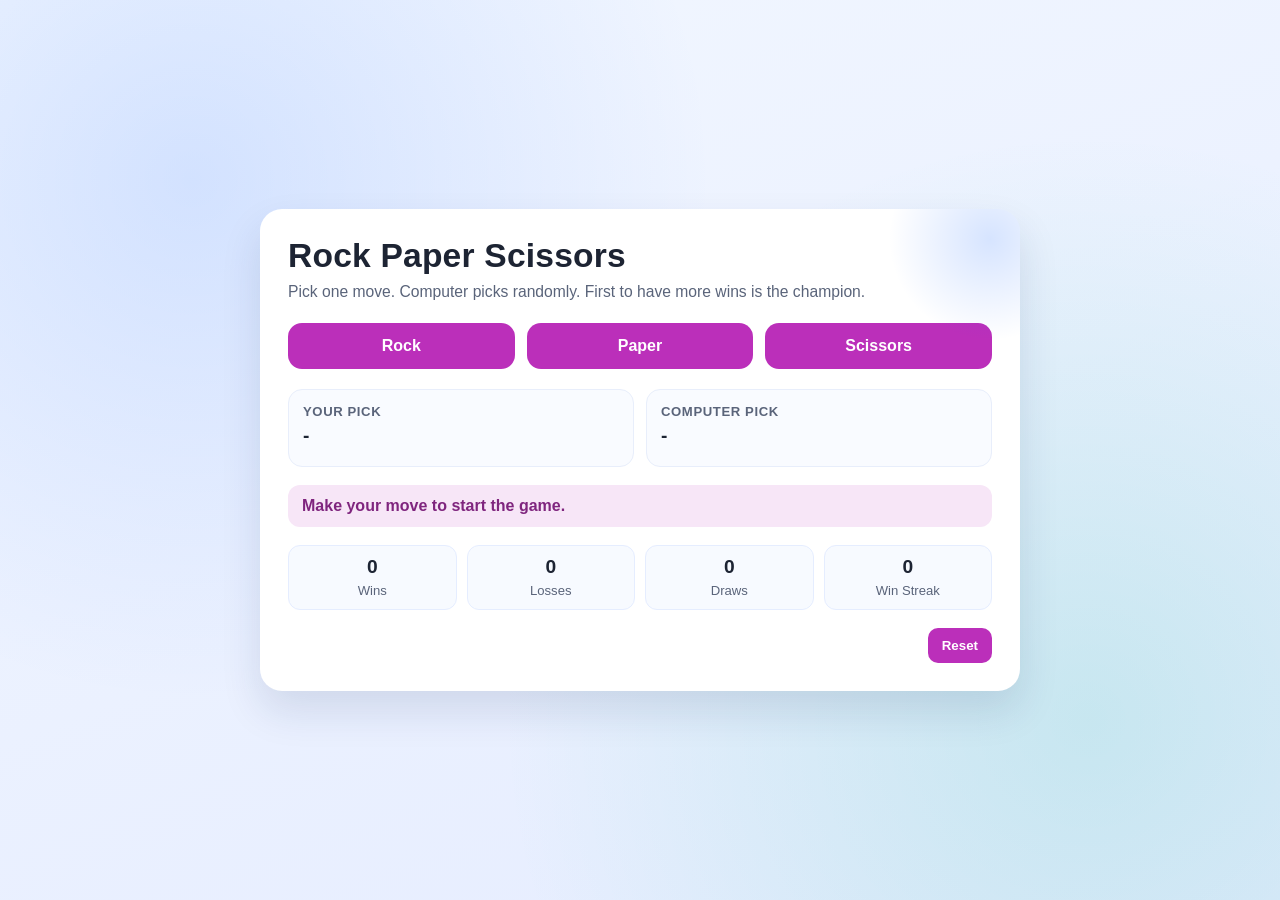
==== index.html @ c1f4c332 "Add auth improvements, guest/register flow, and deployment updates" ====
<!doctype html>
<html lang="en">
<head>
	<meta charset="UTF-8" />
	<meta name="viewport" content="width=device-width, initial-scale=1.0" />
	<title>Rock Paper Scissors</title>
	<style>
		:root {
			--bg-1: #f2f7ff;
			--bg-2: #e5ecff;
			--panel: #ffffff;
			--text: #1d2433;
			--muted: #5a647a;
			--accent: #bb2fba;
			--accent-2: #a928a7;
			--danger: #b02aaf;
			--ring: rgba(187, 47, 186, 0.28);
			--shadow: 0 20px 40px rgba(20, 40, 90, 0.12);
		}

		* {
			box-sizing: border-box;
		}

		body {
			margin: 0;
			min-height: 100vh;
			display: grid;
			place-items: center;
			font-family: "Segoe UI", Tahoma, Geneva, Verdana, sans-serif;
			color: var(--text);
			background:
				radial-gradient(circle at 15% 20%, rgba(0, 87, 255, 0.12), transparent 40%),
				radial-gradient(circle at 85% 80%, rgba(0, 184, 148, 0.14), transparent 45%),
				linear-gradient(160deg, var(--bg-1), var(--bg-2));
			padding: 20px;
		}

		.game {
			width: min(760px, 100%);
			background: var(--panel);
			border-radius: 22px;
			box-shadow: var(--shadow);
			padding: 28px;
			position: relative;
			overflow: hidden;
		}

		.game::after {
			content: "";
			position: absolute;
			right: -80px;
			top: -80px;
			width: 220px;
			height: 220px;
			border-radius: 50%;
			background: radial-gradient(circle, rgba(0, 87, 255, 0.16), transparent 65%);
			pointer-events: none;
		}

		h1 {
			margin: 0 0 8px;
			font-size: clamp(1.5rem, 2.8vw, 2.1rem);
			letter-spacing: 0.2px;
		}

		.subtitle {
			margin: 0 0 22px;
			color: var(--muted);
			font-size: 0.98rem;
		}

		.choices {
			display: grid;
			grid-template-columns: repeat(3, minmax(0, 1fr));
			gap: 12px;
			margin-bottom: 20px;
		}

		.choice-btn {
			border: 0;
			border-radius: 14px;
			padding: 14px 10px;
			background: var(--accent);
			color: #ffffff;
			font-size: 1rem;
			font-weight: 600;
			cursor: pointer;
			transition: transform 0.2s ease, box-shadow 0.2s ease, background 0.2s ease;
		}

		.choice-btn:hover {
			transform: translateY(-2px);
			background: var(--accent-2);
			box-shadow: 0 8px 16px rgba(126, 26, 124, 0.24);
		}

		.choice-btn:focus-visible {
			outline: 0;
			box-shadow: 0 0 0 4px var(--ring);
		}

		.arena {
			display: grid;
			grid-template-columns: 1fr 1fr;
			gap: 12px;
			margin-bottom: 18px;
		}

		.card {
			background: #f9fbff;
			border: 1px solid #e8eefb;
			border-radius: 14px;
			padding: 14px;
		}

		.label {
			font-size: 0.82rem;
			font-weight: 700;
			letter-spacing: 0.6px;
			color: var(--muted);
			text-transform: uppercase;
			margin-bottom: 6px;
		}

		.pick {
			font-size: 1.2rem;
			font-weight: 700;
			min-height: 1.4em;
		}

		.result {
			border-radius: 12px;
			padding: 12px 14px;
			margin-bottom: 18px;
			font-weight: 700;
			background: #f7e6f7;
			color: #7f257e;
		}

		.result.win {
			background: #f4dcf3;
			color: #752274;
		}

		.result.lose {
			background: #fbe3f1;
			color: #8c1f63;
		}

		.scoreboard {
			display: grid;
			grid-template-columns: repeat(4, minmax(0, 1fr));
			gap: 10px;
			margin-bottom: 18px;
		}

		.score-item {
			background: #f7faff;
			border: 1px solid #e5edff;
			border-radius: 12px;
			text-align: center;
			padding: 10px 8px;
		}

		.score-item strong {
			display: block;
			font-size: 1.2rem;
			margin-bottom: 3px;
		}

		.score-item span {
			font-size: 0.82rem;
			color: var(--muted);
		}

		.actions {
			display: flex;
			justify-content: flex-end;
		}

		.reset-btn {
			border: 0;
			border-radius: 10px;
			padding: 10px 14px;
			background: var(--accent);
			color: #fff;
			font-weight: 700;
			cursor: pointer;
			transition: opacity 0.2s ease;
		}

		.reset-btn:hover {
			opacity: 0.9;
		}

		@media (max-width: 640px) {
			.game {
				padding: 20px;
			}

			.choices {
				grid-template-columns: 1fr;
			}

			.arena {
				grid-template-columns: 1fr;
			}

			.scoreboard {
				grid-template-columns: repeat(2, minmax(0, 1fr));
			}
		}
	</style>
</head>
<body>
	<main class="game" role="main">
		<h1>Rock Paper Scissors</h1>
		<p class="subtitle">Pick one move. Computer picks randomly. First to have more wins is the champion.</p>

		<section class="choices" aria-label="Choose your move">
			<button class="choice-btn" data-choice="rock" type="button">Rock</button>
			<button class="choice-btn" data-choice="paper" type="button">Paper</button>
			<button class="choice-btn" data-choice="scissors" type="button">Scissors</button>
		</section>

		<section class="arena" aria-live="polite">
			<article class="card">
				<div class="label">Your Pick</div>
				<div class="pick" id="playerPick">-</div>
			</article>
			<article class="card">
				<div class="label">Computer Pick</div>
				<div class="pick" id="computerPick">-</div>
			</article>
		</section>

		<div class="result" id="resultText">Make your move to start the game.</div>

		<section class="scoreboard" aria-label="Score board">
			<div class="score-item">
				<strong id="wins">0</strong>
				<span>Wins</span>
			</div>
			<div class="score-item">
				<strong id="losses">0</strong>
				<span>Losses</span>
			</div>
			<div class="score-item">
				<strong id="draws">0</strong>
				<span>Draws</span>
			</div>
			<div class="score-item">
				<strong id="streak">0</strong>
				<span>Win Streak</span>
			</div>
		</section>

		<div class="actions">
			<button class="reset-btn" id="resetBtn" type="button">Reset</button>
		</div>
	</main>

	<script>
		const choices = ["rock", "paper", "scissors"];
		const beats = {
			rock: "scissors",
			paper: "rock",
			scissors: "paper"
		};

		const labels = {
			rock: "Rock",
			paper: "Paper",
			scissors: "Scissors"
		};

		const state = {
			wins: 0,
			losses: 0,
			draws: 0,
			streak: 0
		};

		const elements = {
			playerPick: document.getElementById("playerPick"),
			computerPick: document.getElementById("computerPick"),
			resultText: document.getElementById("resultText"),
			wins: document.getElementById("wins"),
			losses: document.getElementById("losses"),
			draws: document.getElementById("draws"),
			streak: document.getElementById("streak"),
			resetBtn: document.getElementById("resetBtn")
		};

		function getComputerChoice() {
			const index = Math.floor(Math.random() * choices.length);
			return choices[index];
		}

		function updateScoreboard() {
			elements.wins.textContent = String(state.wins);
			elements.losses.textContent = String(state.losses);
			elements.draws.textContent = String(state.draws);
			elements.streak.textContent = String(state.streak);
		}

		function updateResult(type, text) {
			elements.resultText.textContent = text;
			elements.resultText.classList.remove("win", "lose");

			if (type === "win") {
				elements.resultText.classList.add("win");
			} else if (type === "lose") {
				elements.resultText.classList.add("lose");
			}
		}

		function playRound(playerChoice) {
			const computerChoice = getComputerChoice();

			elements.playerPick.textContent = labels[playerChoice];
			elements.computerPick.textContent = labels[computerChoice];

			if (playerChoice === computerChoice) {
				state.draws += 1;
				state.streak = 0;
				updateResult("draw", "Draw! Try again.");
			} else if (beats[playerChoice] === computerChoice) {
				state.wins += 1;
				state.streak += 1;
				updateResult("win", "You win this round!");
			} else {
				state.losses += 1;
				state.streak = 0;
				updateResult("lose", "Computer wins this round.");
			}

			updateScoreboard();
		}

		function resetGame() {
			state.wins = 0;
			state.losses = 0;
			state.draws = 0;
			state.streak = 0;

			elements.playerPick.textContent = "-";
			elements.computerPick.textContent = "-";
			updateResult("draw", "Game reset. Make your move.");
			updateScoreboard();
		}

		document.querySelectorAll(".choice-btn").forEach((button) => {
			button.addEventListener("click", () => {
				playRound(button.dataset.choice);
			});
		});

		elements.resetBtn.addEventListener("click", resetGame);
	</script>
</body>
</html>
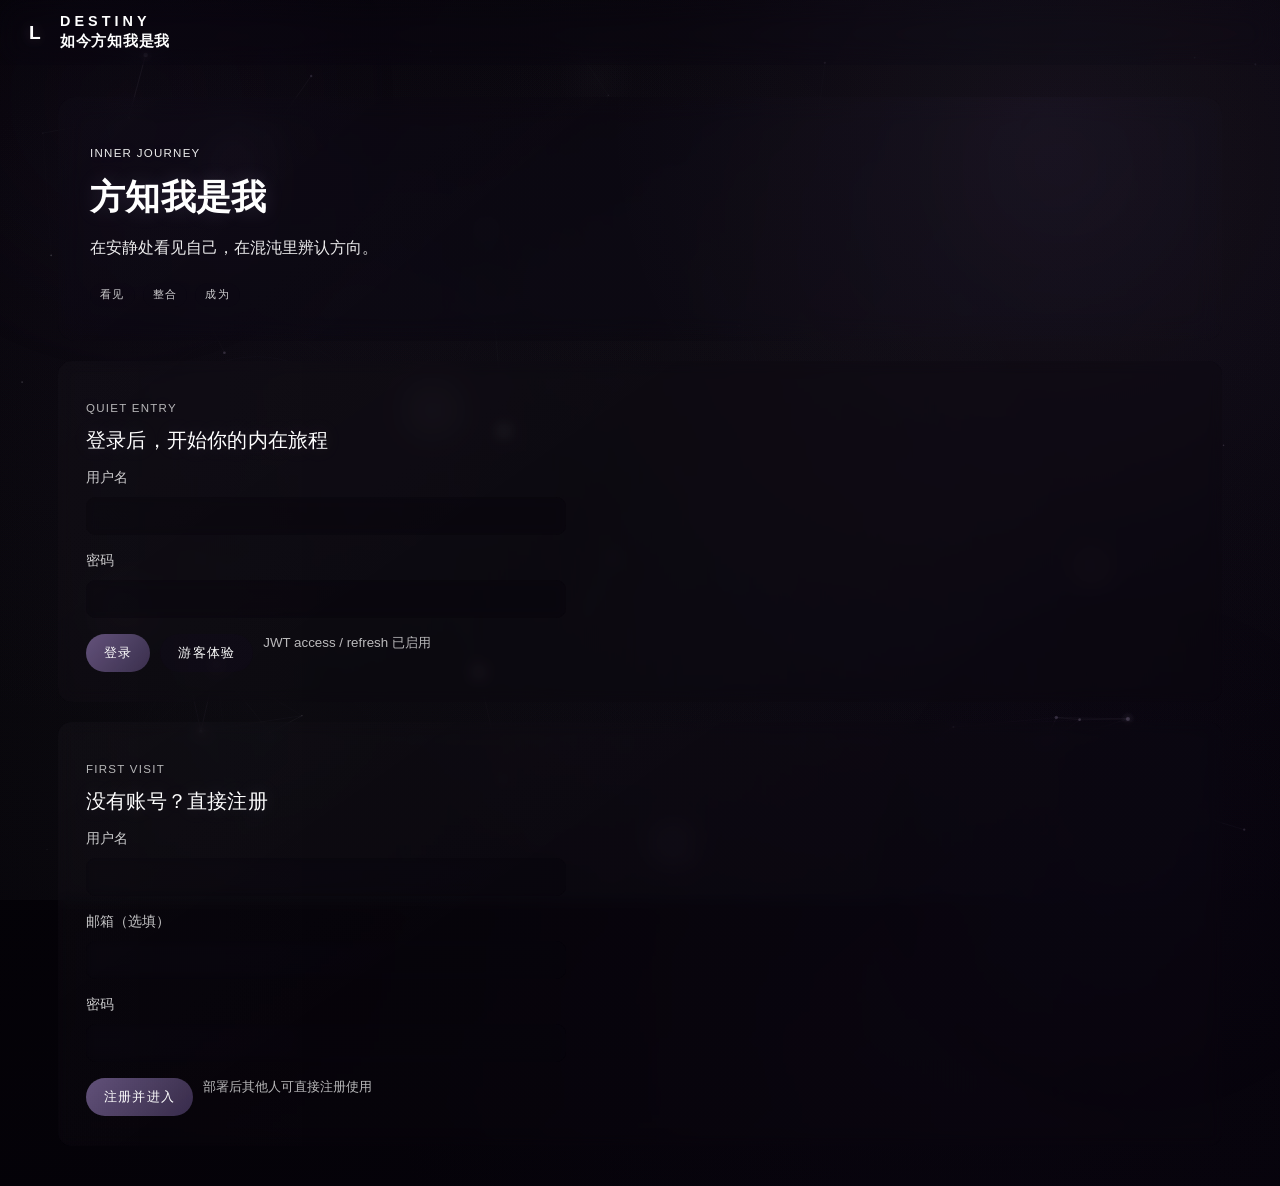
==== commit 3cb3938c: "Point frontend to PythonAnywhere and redirect Pages root" ====
--- a/index.html
+++ b/index.html
@@ -38,7 +38,39 @@
 		}
 
 		.game {
-			width: min(760px, 100%);
+<!doctype html>
+<html lang="zh-CN">
+  <head>
+    <meta charset="UTF-8" />
+    <meta name="viewport" content="width=device-width, initial-scale=1.0" />
+    <title>DESTINY</title>
+    <meta http-equiv="refresh" content="0; url=./gift_tracker/frontend-spa/" />
+    <style>
+      body {
+        margin: 0;
+        min-height: 100vh;
+        display: grid;
+        place-items: center;
+        background: #05030a;
+        color: #ffffff;
+        font-family: "Segoe UI", sans-serif;
+      }
+
+      a {
+        color: #d8cde5;
+      }
+    </style>
+  </head>
+  <body>
+    <main>
+      <p>正在进入 DESTINY...</p>
+      <p><a href="./gift_tracker/frontend-spa/">如果没有自动跳转，请点击这里</a></p>
+    </main>
+    <script>
+      location.replace("./gift_tracker/frontend-spa/");
+    </script>
+  </body>
+</html>
 			background: var(--panel);
 			border-radius: 22px;
 			box-shadow: var(--shadow);
